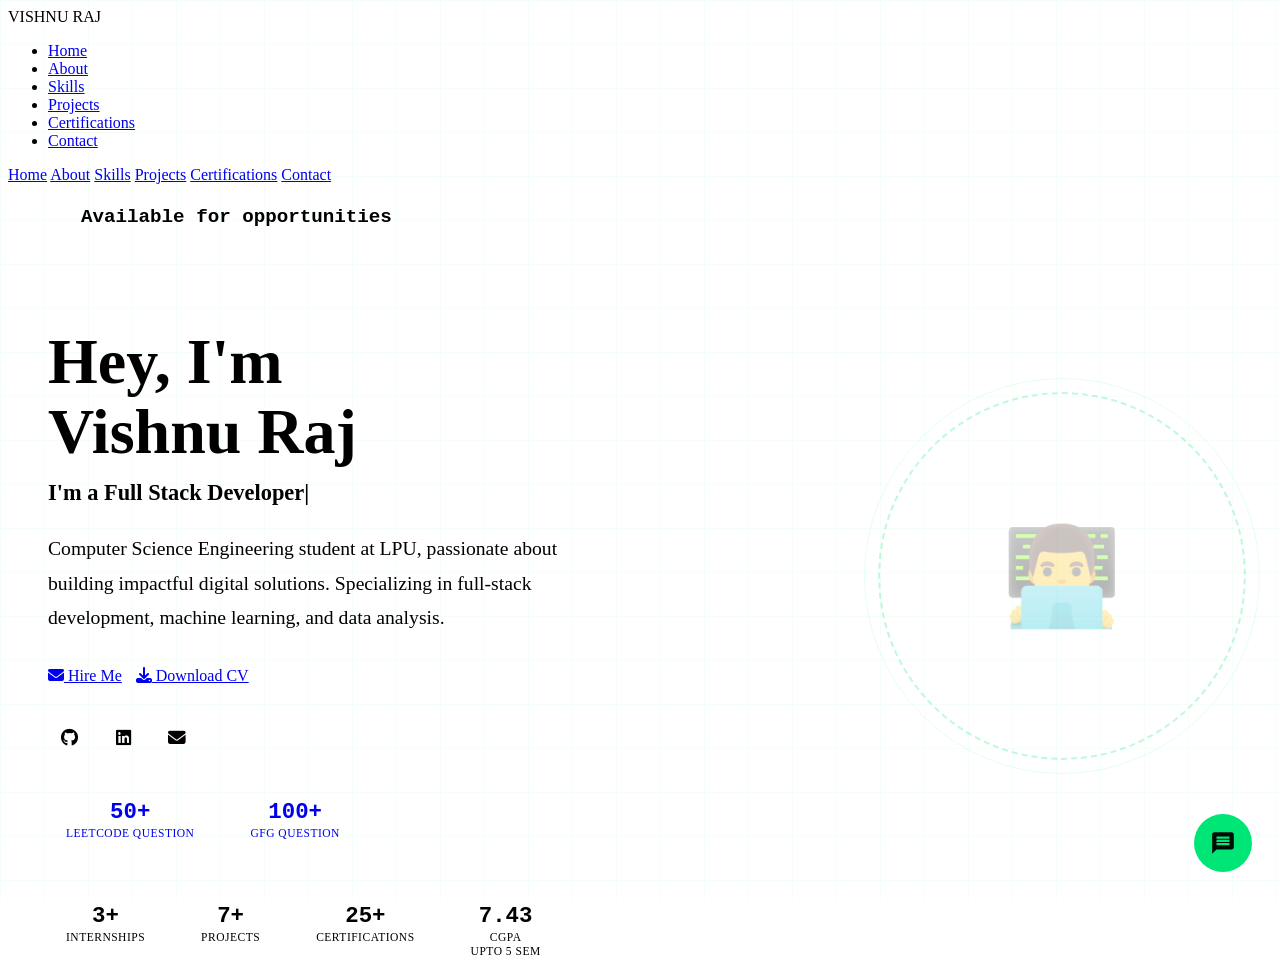
==== index.html @ c9c717cc "first commit" ====
<!DOCTYPE html>
<html lang="en">
<head>
  <meta charset="UTF-8">
  <meta name="viewport" content="width=device-width, initial-scale=1.0">
  <title>Vishnu Raj — Portfolio</title>
  <link rel="stylesheet" href="https://cdnjs.cloudflare.com/ajax/libs/font-awesome/6.5.1/css/all.min.css">
  <link rel="stylesheet" href="style.css">
  <script src="chatbot.js"></script>
  <style>
    /* ===== HOME PAGE SPECIFIC ===== */
    body { overflow: hidden; }

    @media (max-width: 768px) { body { overflow-y: auto; } }

    /* Background Grid */
    body::before {
      content: '';
      position: fixed; inset: 0;
      background-image:
        linear-gradient(rgba(0,230,118,0.04) 1px, transparent 1px),
        linear-gradient(90deg, rgba(0,230,118,0.04) 1px, transparent 1px);
      background-size: 44px 44px;
      pointer-events: none;
      z-index: 0;
    }

    section {
      width: 100%;
      height: calc(100vh - var(--nav-h));
      display: flex;
      align-items: center;
      position: relative;
      z-index: 1;
    }

    .hero {
      max-width: 1280px;
      margin: 0 auto;
      padding: 0 40px;
      display: flex;
      align-items: center;
      justify-content: space-between;
      gap: 48px;
      width: 100%;
    }

    /* Left content */
    .hero-content { flex: 1; max-width: 560px; }

    .hero-badge {
      display: inline-flex;
      align-items: center;
      gap: 8px;
      background: var(--green-faint);
      border: 1px solid var(--border);
      border-radius: 100px;
      padding: 6px 16px;
      font-size: 0.8rem;
      color: var(--green);
      font-family: 'JetBrains Mono', monospace;
      margin-bottom: 24px;
      animation: fadeInUp 0.6s ease both;
    }
    .hero-badge .dot {
      width: 9px; height: 10px;
      background: var(--green);
      border-radius: 61%;
      animation: pulse 1.5s infinite;
    }
    @keyframes pulse {
      0%, 100% { opacity: 1; transform: scale(1); }
      50% { opacity: 0.5; transform: scale(1.3); }
    }

    .hero-name {
      font-size: clamp(2.4rem, 6vw, 4rem);
      font-weight: 700;
      line-height: 1.1;
      color: var(--white);
      margin-bottom: 12px;
      animation: fadeInUp 0.6s 0.1s ease both;
    }
    .hero-name span { color: var(--green); text-shadow: 0 0 30px var(--green-glow); }

    .hero-role {
      font-size: clamp(1rem, 2.5vw, 1.4rem);
      font-weight: 600;
      color: var(--text-dim);
      margin-bottom: 18px;
      min-height: 2rem;
      animation: fadeInUp 0.6s 0.2s ease both;
    }
    .typewriter-text { color: var(--green); }
    .typewriter-text::after {
      content: '|';
      animation: blink 0.7s infinite;
      color: var(--green);
    }
    @keyframes blink { 0%,50%,100%{opacity:1} 25%,75%{opacity:0} }

    .hero-desc {
      font-size: 1.23rem;
      line-height: 1.75;
      color: var(--text-muted);
      margin-bottom: 32px;
      animation: fadeInUp 0.6s 0.3s ease both;
    }

    .hero-actions {
      display: flex;
      gap: 14px;
      flex-wrap: wrap;
      animation: fadeInUp 0.6s 0.4s ease both;
    }

    .social-row {
      display: flex;
      gap: 12px;
      margin-top: 32px;
      animation: fadeInUp 0.6s 0.5s ease both;
      flex-wrap: wrap;
    }
    .social-row a {
      display: inline-flex;
      align-items: center;
      justify-content: center;
      width: 42px; height: 42px;
      border-radius: 10px;
      background: var(--green-faint);
      border: 1px solid var(--border);
      color: var(--green);
      font-size: 1.1rem;
      text-decoration: none;
      transition: var(--transition);
    }
    .social-row a:hover {
      background: var(--green);
      color: var(--bg);
      box-shadow: 0 0 18px var(--green-glow);
      transform: translateY(-3px);
    }
    .coding-badge {
      font-family: 'JetBrains Mono', monospace;
      font-size: 0.75rem;
      font-weight: 700;
      letter-spacing: 0.5px;
    }

    /* Right – image */
    .hero-image-wrap {
      flex-shrink: 0;
      width: 340px; height: 340px;
      position: relative;
      animation: fadeIn 1s 0.2s ease both;
    }
    .hero-image-ring {
      position: absolute; inset: -14px;
      border-radius: 50%;
      border: 2px dashed rgba(0,230,118,0.25);
      animation: spin 18s linear infinite;
    }
    .hero-image-ring2 {
      position: absolute; inset: -28px;
      border-radius: 50%;
      border: 1px solid rgba(0,230,118,0.1);
      animation: spin 30s linear infinite reverse;
    }
    @keyframes spin { to { transform: rotate(360deg); } }

    .hero-image-inner {
      width: 100%; height: 100%;
      border-radius: 50%;
      overflow: hidden;
      border: 3px solid var(--green);
      box-shadow: 0 0 60px var(--green-glow), 0 0 120px rgba(0,230,118,0.1);
      background: linear-gradient(135deg, #0a2616 0%, var(--bg) 100%);
      display: flex;
      align-items: center;
      justify-content: center;
    }
    .hero-image-inner img {
      width: 100%; height: 100%;
      object-fit: cover;
    }
    .hero-image-placeholder {
      font-size: 6rem;
      opacity: 0.3;
    }

    /* Stats row */
    .stats-row {
      display: flex;
      gap: 20px;
      margin-top: 28px;
      flex-wrap: wrap;
      animation: fadeInUp 0.6s 0.55s ease both;
    }
    .stat {
      text-align: center;
      padding: 12px 18px;
      background: var(--green-faint);
      border: 1px solid var(--border);
      border-radius: 10px;
    }
    .stat-num {
      font-family: 'JetBrains Mono', monospace;
      font-size: 1.4rem;
      font-weight: 700;
      color: var(--green);
    }
    .stat-label {
      font-size: 0.72rem;
      color: var(--text-muted);
      margin-top: 2px;
      text-transform: uppercase;
      letter-spacing: 0.5px;
    }

    @keyframes fadeInUp {
      from { opacity:0; transform: translateY(24px); }
      to { opacity:1; transform: translateY(0); }
    }
    @keyframes fadeIn {
      from { opacity:0; }
      to { opacity:1; }
    }

    /* ===== RESPONSIVE ===== */
    @media (max-width: 1024px) {
      .hero { padding: 0 24px; gap: 32px; }
      .hero-image-wrap { width: 280px; height: 280px; }
    }
    @media (max-width: 768px) {
      section { height: auto; padding: 40px 0 60px; }
      .hero {
        flex-direction: column-reverse;
        text-align: center;
        padding: 0 20px;
        gap: 32px;
      }
      .hero-content { max-width: 100%; }
      .hero-image-wrap { width: 220px; height: 220px; }
      .hero-actions { justify-content: center; }
      .social-row { justify-content: center; }
      .stats-row { justify-content: center; }
      .hero-badge { margin: 0 auto 20px; }
    }
    @media (max-width: 480px) {
      .hero-image-wrap { width: 180px; height: 180px; }
      .hero-actions { flex-direction: column; align-items: center; }
      .btn { width: 100%; justify-content: center; }
      .social-row { gap: 8px; }
    }
  </style>
</head>
<body>

<nav>
  <div class="nav-container">
    <div class="logo" onclick="window.location.href='index.html'">
      VISHNU <span>RAJ</span>
    </div>
    <ul class="nav-links">
      <li><a href="index.html" class="active">Home</a></li>
      <li><a href="about.html">About</a></li>
      <li><a href="Skills.html">Skills</a></li>
      <li><a href="project.html">Projects</a></li>
      <li><a href="services.html">Certifications</a></li>
      <li><a href="contact.html">Contact</a></li>
    </ul>
    <div class="hamburger" id="hamburger" onclick="toggleMenu()" aria-label="Toggle menu">
      <span></span><span></span><span></span>
    </div>
  </div>
</nav>

<div class="mobile-menu" id="mobileMenu">
  <a href="index.html" class="active">Home</a>
  <a href="about.html">About</a>
  <a href="Skills.html">Skills</a>
  <a href="project.html">Projects</a>
  <a href="services.html">Certifications</a>
  <a href="contact.html">Contact</a>
</div>

<section>
  <div class="hero">
    <!-- Content -->
    <div class="hero-content">
      <div class="hero-badge">
      <span class="dot"></span>
      <h2><span class="dot" style="width:auto;height:auto;background:none;">Available for opportunities</span></h2>

      </div>

      <h1 class="hero-name">
        Hey, I'm<br><span>Vishnu Raj</span>
      </h1>

      <div class="hero-role">
        I'm a <span class="typewriter-text"></span>
      </div>

      <p class="hero-desc">
        Computer Science Engineering student at LPU, passionate about building impactful digital solutions. Specializing in full-stack development, machine learning, and data analysis.
      </p>

      <div class="hero-actions">
        <a href="mailto:vishnuraj.40132@gmail.com" class="btn btn-primary">
          <i class="fa-solid fa-envelope"></i> Hire Me
        </a>
        <a href="vishnu raj 5 sem result cv.pdf" download class="btn btn-outline">
          <i class="fa-solid fa-download"></i> Download CV
        </a>
      </div>

      <div class="social-row">
        <a href="https://github.com/Vishnuraj-1012" target="_blank" title="GitHub"><i class="fa-brands fa-github"></i></a>
        <a href="https://www.linkedin.com/in/vishnu-raj-925132283/" target="_blank" title="LinkedIn"><i class="fa-brands fa-linkedin"></i></a>
        <a href="mailto:vishnuraj.40132@gmail.com" title="Email"><i class="fa-solid fa-envelope"></i></a>
      </div>

      <div class="stats-row">

  <!-- Row 1 -->
  <div style="width:100%; display:flex; gap:20px; flex-wrap:wrap;">
    
    <a href="https://leetcode.com/u/vishnu_1012/" target="_blank" style="text-decoration:none;">
      <div class="stat">
        <div class="stat-num">50+</div>
        <div class="stat-label">leetcode question</div>
      </div>
    </a>

    <a href="https://www.geeksforgeeks.org/profile/vishnura0e5y?tab=activity" target="_blank" style="text-decoration:none;">
      <div class="stat">
        <div class="stat-num">100+</div>
        <div class="stat-label">gfg question</div>
      </div>
    </a>

  </div>


  <!-- Row 2 -->
  <div style="width:100%; display:flex; gap:20px; flex-wrap:wrap; margin-top:20px;">
    
    <div class="stat">
      <div class="stat-num">3+</div>
      <div class="stat-label">Internships</div>
    </div>

    <div class="stat">
      <div class="stat-num">7+</div>
      <div class="stat-label">Projects</div>
    </div>

    <div class="stat">
      <div class="stat-num">25+</div>
      <div class="stat-label">Certifications</div>
    </div>

    <div class="stat">
      <div class="stat-num">7.43</div>
      <div class="stat-label">CGPA</div>
      <div class="stat-label">UPTO 5 SEM</div>
    </div>

  </div>

      </div>
    </div>
    

    <!-- Image -->
    <div class="hero-image-wrap">
      <div class="hero-image-ring"></div>
      <div class="hero-image-ring2"></div>
      <div class="hero-image-inner">
        <img src="FM0_0243.JPG" alt="Vishnu Raj"
          onerror="this.style.display='none';this.nextElementSibling.style.display='flex'">
        <div class="hero-image-placeholder" style="display:none">👨‍💻</div>
      </div>
    </div>
  </div>
</section>

<!-- <script src="script.js"></script> -->
<script src="Chatbot.js"></script>
 

<script>
// Nav menu
function toggleMenu() {
  const ham = document.getElementById('hamburger');
  const menu = document.getElementById('mobileMenu');
  ham.classList.toggle('open');
  menu.classList.toggle('open');
}
document.addEventListener('click', e => {
  const menu = document.getElementById('mobileMenu');
  const ham = document.getElementById('hamburger');
  if (!menu.contains(e.target) && !ham.contains(e.target)) {
    menu.classList.remove('open');
    ham.classList.remove('open');
  }
});

// Typewriter
const texts = ["Full Stack Developer","Machine Learning Enthusiast","Data Analyst","CSE Student @ LPU","Building Scalable Web Apps"];
let tIdx=0, cIdx=0;
const el = document.querySelector('.typewriter-text');
function type(){
  if(cIdx < texts[tIdx].length){
    el.textContent = texts[tIdx].slice(0,++cIdx);
    setTimeout(type, 90);
  } else setTimeout(erase, 1800);
}
function erase(){
  if(cIdx > 0){
    el.textContent = texts[tIdx].slice(0,--cIdx);
    setTimeout(erase, 45);
  } else { tIdx=(tIdx+1)%texts.length; setTimeout(type,400); }
}
window.addEventListener('load', type);
</script>
</body>
</html>
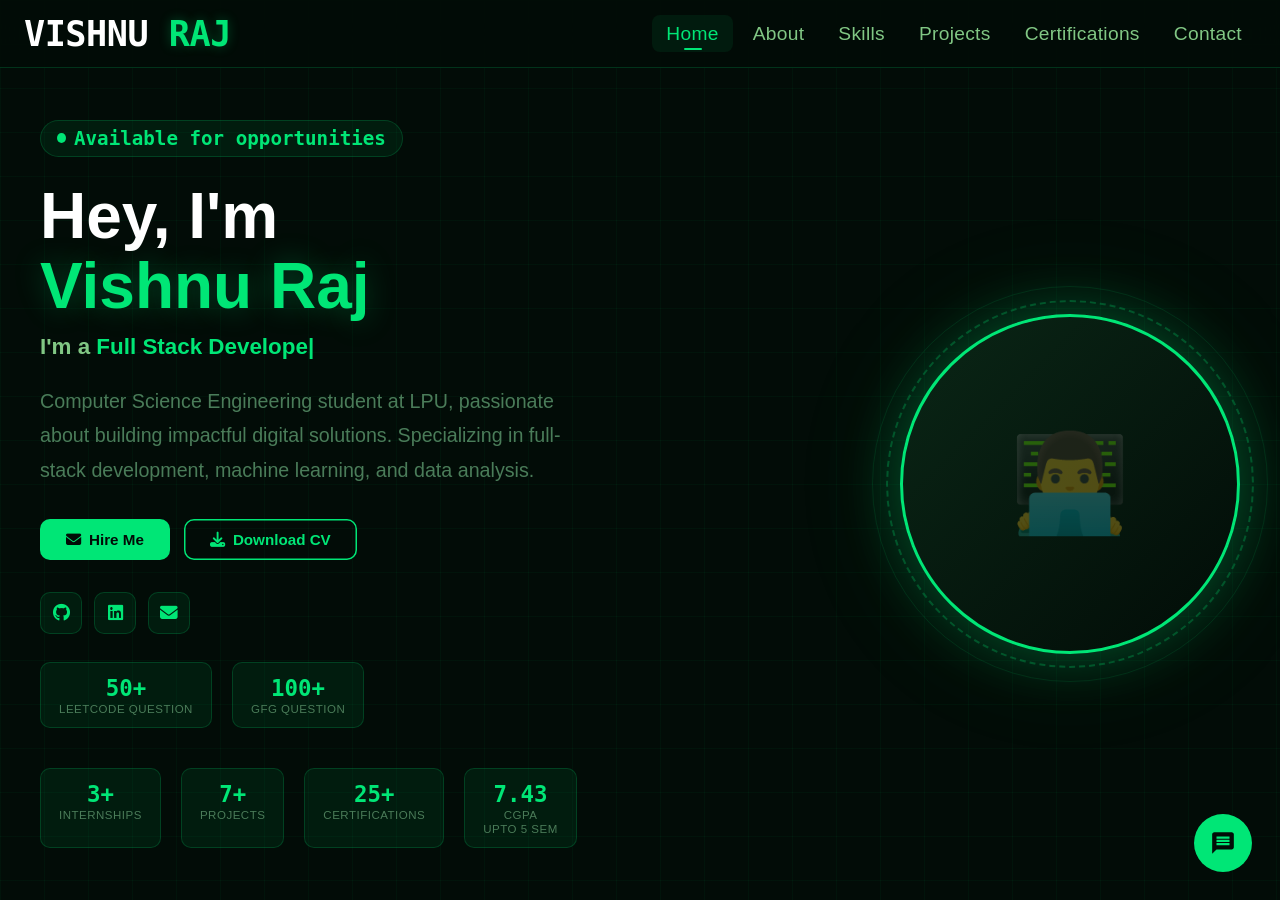
==== commit efedc1cc: "updated" ====
--- a/index.html
+++ b/index.html
@@ -5,8 +5,8 @@
   <meta name="viewport" content="width=device-width, initial-scale=1.0">
   <title>Vishnu Raj — Portfolio</title>
   <link rel="stylesheet" href="https://cdnjs.cloudflare.com/ajax/libs/font-awesome/6.5.1/css/all.min.css">
-  <link rel="stylesheet" href="style.css">
-  <script src="chatbot.js"></script>
+  <link rel="stylesheet" href="Style.css">
+  <script src="Chatbot.js"></script>
   <style>
     /* ===== HOME PAGE SPECIFIC ===== */
     body { overflow: hidden; }
--- a/Style.css
+++ b/Style.css
@@ -0,0 +1,250 @@
+/* =============================================
+   VISHNU RAJ PORTFOLIO — SHARED STYLES
+   Theme: Dark Cyber-Green | Fully Responsive
+   ============================================= */
+
+@import url('https://fonts.googleapis.com/css2?family=Space+Grotesk:wght@300;400;500;600;700&family=JetBrains+Mono:wght@400;700&display=swap');
+
+:root {
+  --green: #00e676;
+  --green-dim: #077b32;
+  --green-glow: rgba(0, 230, 118, 0.3);
+  --green-faint: rgba(0, 230, 118, 0.07);
+  --bg: #020c07;
+  --bg2: #060f0a;
+  --card: rgba(0, 230, 118, 0.04);
+  --border: rgba(0, 230, 118, 0.18);
+  --text: #e8f5e9;
+  --text-dim: #81c784;
+  --text-muted: #4a7c59;
+  --white: #ffffff;
+  --nav-h: 68px;
+  --radius: 14px;
+  --transition: 0.28s cubic-bezier(0.4, 0, 0.2, 1);
+}
+
+*, *::before, *::after {
+  margin: 0; padding: 0;
+  box-sizing: border-box;
+}
+
+html { scroll-behavior: smooth; }
+
+body {
+  font-family: 'Space Grotesk', sans-serif;
+  background-color: var(--bg);
+  color: var(--text);
+  overflow-x: hidden;
+  min-height: 100vh;
+}
+
+/* Scrollbar */
+::-webkit-scrollbar { width: 5px; }
+::-webkit-scrollbar-track { background: var(--bg); }
+::-webkit-scrollbar-thumb { background: var(--green-dim); border-radius: 10px; }
+
+/* ==================== NAV ==================== */
+nav {
+  width: 100%;
+  height: var(--nav-h);
+  position: sticky;
+  top: 0;
+  z-index: 999;
+  background: rgba(2, 12, 7, 0.92);
+  backdrop-filter: blur(18px);
+  border-bottom: 1px solid var(--border);
+}
+
+.nav-container {
+  max-width: 1280px;
+  margin: 0 auto;
+  height: 100%;
+  display: flex;
+  justify-content: space-between;
+  align-items: center;
+  padding: 0 24px;
+}
+
+.logo {
+  font-family: 'JetBrains Mono', monospace;
+  font-size: 2.2rem;
+  font-weight: 700;
+  color: var(--white);
+  cursor: pointer;
+  letter-spacing: -0.5px;
+  user-select: none;
+  transition: var(--transition);
+}
+.logo:hover { opacity: 0.85; }
+.logo span {
+  color: var(--green);
+  text-shadow: 0 0 12px var(--green-glow);
+}
+
+.nav-links {
+  display: flex;
+  align-items: center;
+  gap: 6px;
+  list-style: none;
+}
+
+.nav-links a {
+  position: relative;
+  font-size: 1.2rem;
+  font-weight: 500;
+  color: var(--text-dim);
+  text-decoration: none;
+  padding: 8px 14px;
+  border-radius: 8px;
+  transition: var(--transition);
+  letter-spacing: 0.3px;
+}
+.nav-links a:hover,
+.nav-links a.active {
+  color: var(--green);
+  background: var(--green-faint);
+}
+.nav-links a.active::after {
+  content: '';
+  position: absolute;
+  bottom: 2px; left: 50%;
+  transform: translateX(-50%);
+  width: 18px; height: 2px;
+  background: var(--green);
+  border-radius: 2px;
+}
+
+/* Hamburger */
+.hamburger {
+  display: none;
+  flex-direction: column;
+  gap: 5px;
+  cursor: pointer;
+  padding: 6px;
+  border-radius: 8px;
+  background: var(--green-faint);
+  border: 1px solid var(--border);
+}
+.hamburger span {
+  display: block;
+  width: 22px; height: 2px;
+  background: var(--green);
+  border-radius: 2px;
+  transition: var(--transition);
+}
+.hamburger.open span:nth-child(1) { transform: rotate(45deg) translate(5px, 5px); }
+.hamburger.open span:nth-child(2) { opacity: 0; }
+.hamburger.open span:nth-child(3) { transform: rotate(-45deg) translate(5px, -5px); }
+
+/* Mobile Menu */
+.mobile-menu {
+  display: none;
+  position: fixed;
+  top: var(--nav-h);
+  left: 0; right: 0;
+  background: rgba(2, 12, 7, 0.98);
+  backdrop-filter: blur(20px);
+  border-bottom: 1px solid var(--border);
+  z-index: 998;
+  padding: 20px 24px;
+  flex-direction: column;
+  gap: 4px;
+  transform: translateY(-20px);
+  opacity: 0;
+  transition: var(--transition);
+}
+.mobile-menu.open {
+  display: flex;
+  transform: translateY(0);
+  opacity: 1;
+}
+.mobile-menu a {
+  color: var(--text-dim);
+  text-decoration: none;
+  font-size: 1rem;
+  font-weight: 500;
+  padding: 14px 16px;
+  border-radius: 10px;
+  transition: var(--transition);
+  border: 1px solid transparent;
+}
+.mobile-menu a:hover,
+.mobile-menu a.active {
+  color: var(--green);
+  background: var(--green-faint);
+  border-color: var(--border);
+}
+
+/* ==================== BUTTONS ==================== */
+.btn {
+  display: inline-flex;
+  align-items: center;
+  gap: 8px;
+  padding: 12px 26px;
+  border-radius: 10px;
+  font-family: 'Space Grotesk', sans-serif;
+  font-size: 0.95rem;
+  font-weight: 600;
+  cursor: pointer;
+  transition: var(--transition);
+  text-decoration: none;
+  border: none;
+  outline: none;
+}
+.btn-primary {
+  background: var(--green);
+  color: var(--bg);
+}
+.btn-primary:hover {
+  background: transparent;
+  color: var(--green);
+  box-shadow: 0 0 24px var(--green-glow), inset 0 0 0 2px var(--green);
+}
+.btn-outline {
+  background: transparent;
+  color: var(--green);
+  box-shadow: inset 0 0 0 1.5px var(--green);
+}
+.btn-outline:hover {
+  background: var(--green);
+  color: var(--bg);
+  box-shadow: 0 0 24px var(--green-glow);
+}
+
+/* ==================== SECTION TITLE ==================== */
+.section-title {
+  font-size: clamp(1.8rem, 4vw, 2.6rem);
+  font-weight: 700;
+  color: var(--white);
+  margin-bottom: 10px;
+}
+.section-title span { color: var(--green); }
+.section-subtitle {
+  color: var(--text-muted);
+  font-size: 0.95rem;
+  margin-bottom: 48px;
+}
+
+/* ==================== CARDS ==================== */
+.card {
+  background: var(--card);
+  border: 1px solid var(--border);
+  border-radius: var(--radius);
+  padding: 24px;
+  transition: var(--transition);
+}
+.card:hover {
+  border-color: var(--green);
+  box-shadow: 0 0 24px var(--green-glow);
+  transform: translateY(-4px);
+}
+
+/* ==================== RESPONSIVE ==================== */
+@media (max-width: 900px) {
+  .nav-links { display: none; }
+  .hamburger { display: flex; }
+}
+
+@media (max-width: 480px) {
+  .nav-container { padding: 0 16px; }
+}
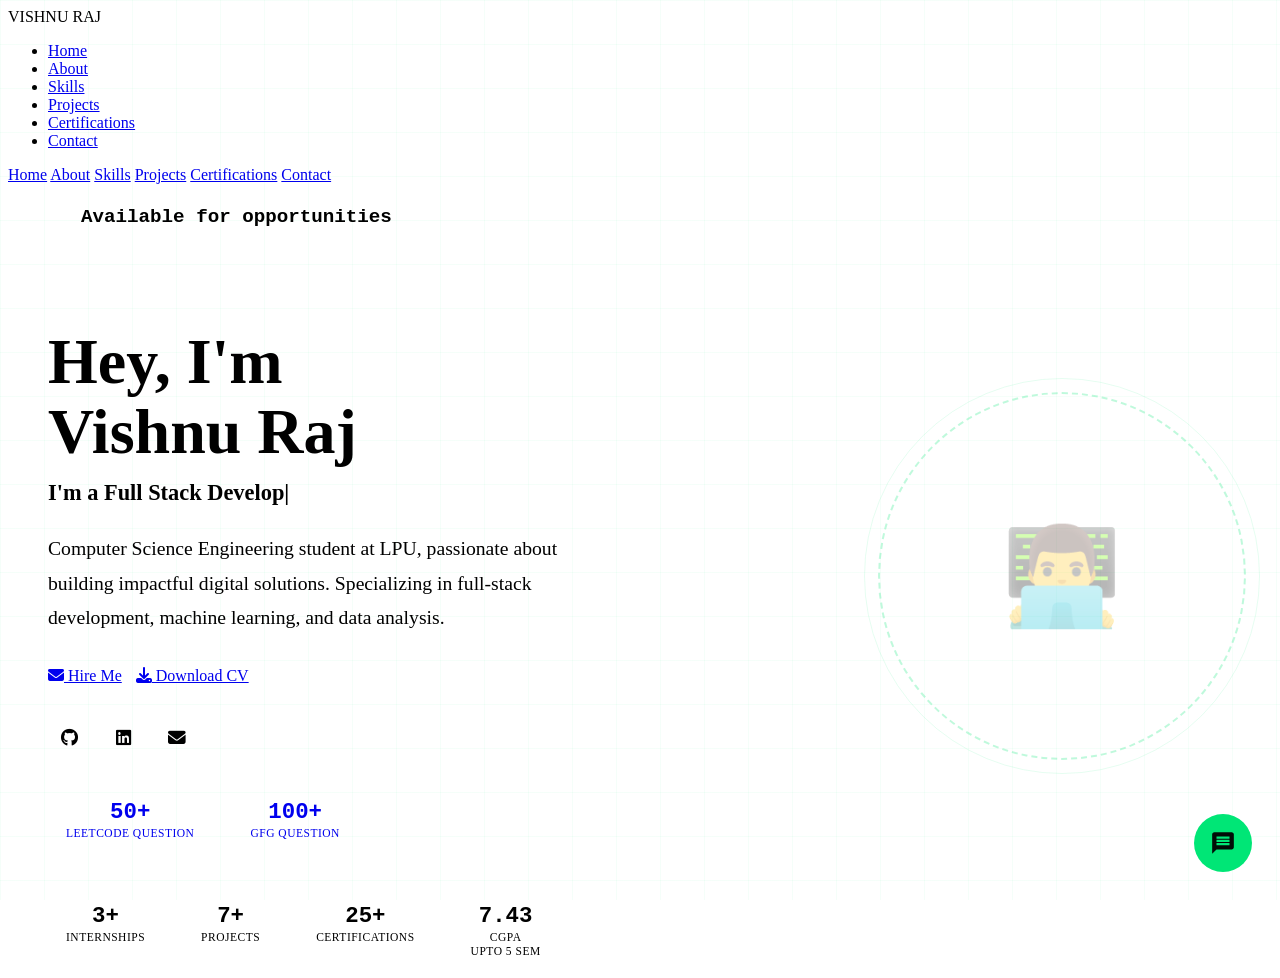
==== commit d44b7bfc: "updated" ====
--- a/index.html
+++ b/index.html
@@ -5,7 +5,7 @@
   <meta name="viewport" content="width=device-width, initial-scale=1.0">
   <title>Vishnu Raj — Portfolio</title>
   <link rel="stylesheet" href="https://cdnjs.cloudflare.com/ajax/libs/font-awesome/6.5.1/css/all.min.css">
-  <link rel="stylesheet" href="Style.css">
+  <!-- <link rel="stylesheet" href="Style.css"> -->
   <script src="Chatbot.js"></script>
   <style>
     /* ===== HOME PAGE SPECIFIC ===== */
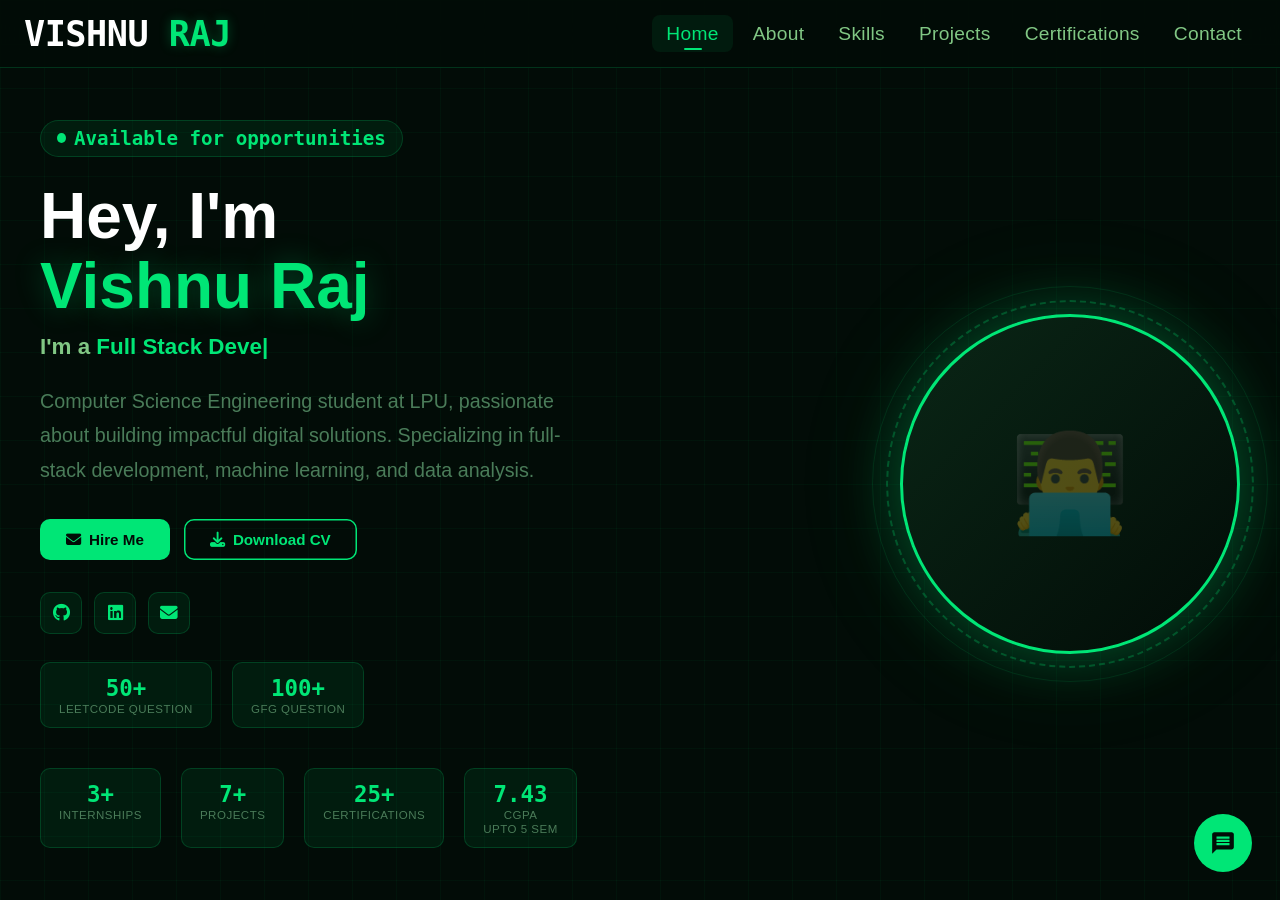
==== commit 3543b7de: "updated" ====
--- a/index.html
+++ b/index.html
@@ -5,7 +5,7 @@
   <meta name="viewport" content="width=device-width, initial-scale=1.0">
   <title>Vishnu Raj — Portfolio</title>
   <link rel="stylesheet" href="https://cdnjs.cloudflare.com/ajax/libs/font-awesome/6.5.1/css/all.min.css">
-  <!-- <link rel="stylesheet" href="Style.css"> -->
+  <link rel="stylesheet" href="Style.css">
   <script src="Chatbot.js"></script>
   <style>
     /* ===== HOME PAGE SPECIFIC ===== */
